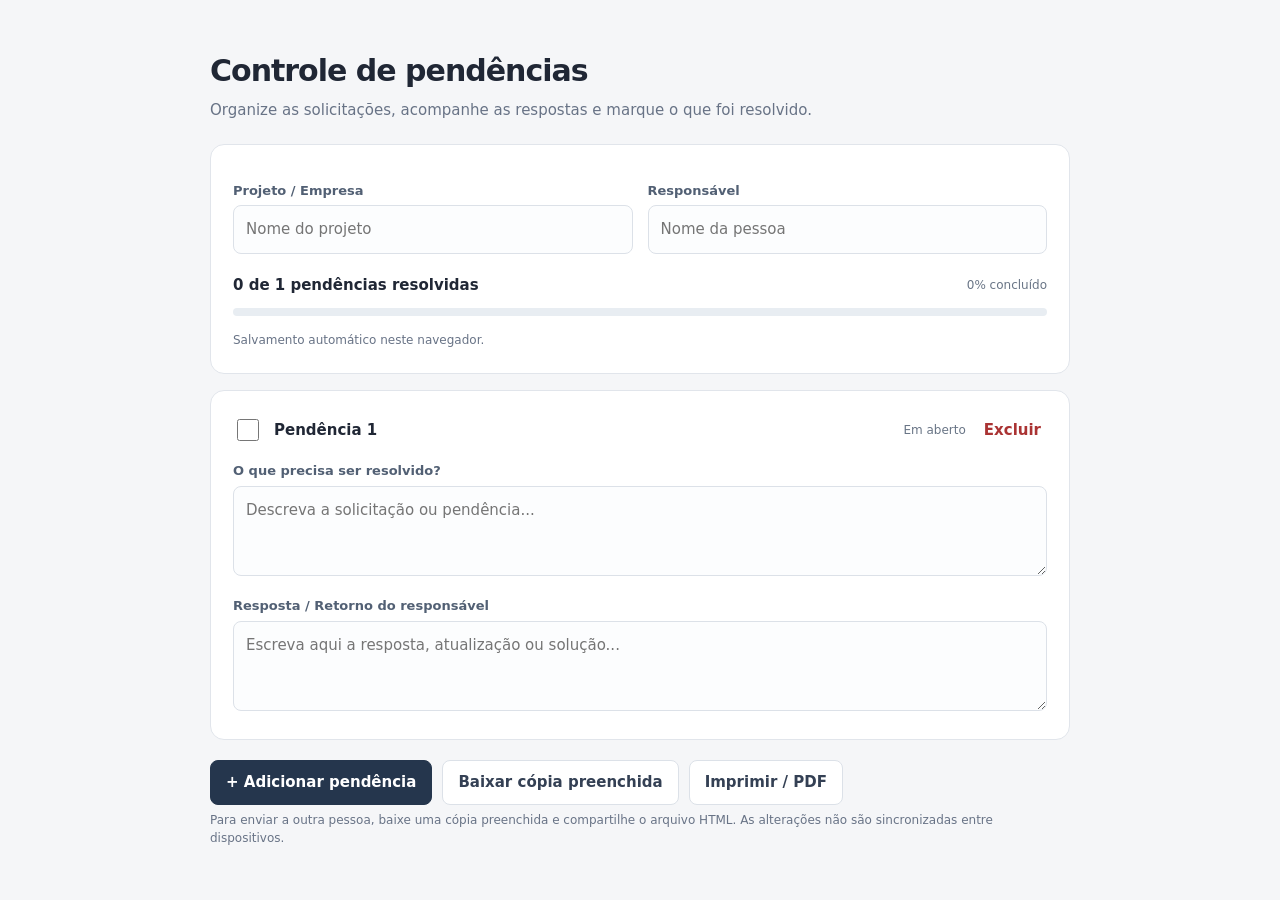
==== pendencias.html @ 34b7de01 "Add files via upload" ====
<!doctype html><html lang="pt-BR"><head><meta charset="utf-8"><meta name="viewport" content="width=device-width,initial-scale=1"><title>Controle de pendências</title><style>
*{box-sizing:border-box}body{margin:0;background:#f5f6f8;color:#202735;font:15px/1.5 system-ui,sans-serif}main{max-width:900px;margin:48px auto;padding:0 20px}h1{font-size:30px;letter-spacing:-1px;margin:0}p{color:#687386;margin:6px 0 22px}.top,.item{background:white;border:1px solid #e1e5eb;border-radius:14px;padding:22px;margin:16px 0}.row{display:flex;gap:12px;align-items:center;flex-wrap:wrap}.row>strong{flex:1}label{font-size:13px;font-weight:600;color:#526074;display:block;margin:14px 0 5px}input[type=text],textarea{width:100%;border:1px solid #dce1e8;border-radius:8px;padding:12px;font:inherit;background:#fcfdfe;color:#202735}textarea{min-height:90px;resize:vertical}input[type=checkbox]{width:22px;height:22px;accent-color:#16805b;cursor:pointer}button{font:inherit;font-weight:600;border:1px solid #dce1e8;background:white;color:#344054;padding:10px 15px;border-radius:8px;cursor:pointer}button.primary{background:#25364d;color:white;border-color:#25364d}button.del{color:#a33;border:0;padding:6px;background:transparent}.done{border-color:#9bd8c0}.done .status{color:#16805b}.status{font-size:12px;color:#697586}.bar{height:8px;background:#e8edf2;border-radius:8px;overflow:hidden;margin:12px 0}.bar>div{height:100%;background:#16805b;transition:width .2s}.small{font-size:12px;color:#687386}.meta{display:grid;grid-template-columns:1fr 1fr;gap:15px}.actions{margin-top:20px;display:flex;gap:10px;flex-wrap:wrap}@media(max-width:550px){main{margin:22px auto}.meta{grid-template-columns:1fr}.top,.item{padding:16px}}@media print{body{background:white}main{margin:0;max-width:none}.actions,.del,.small{display:none}.item{break-inside:avoid}textarea{border:0;resize:none}input{border:0!important}}</style></head><body><main><h1>Controle de pendências</h1><p>Organize as solicitações, acompanhe as respostas e marque o que foi resolvido.</p><section class="top"><div class="meta"><div><label for="project">Projeto / Empresa</label><input id="project" type="text" placeholder="Nome do projeto"></div><div><label for="person">Responsável</label><input id="person" type="text" placeholder="Nome da pessoa"></div></div><div class="row" style="margin-top:20px"><strong id="count"></strong><span id="percent" class="status"></span></div><div class="bar"><div id="progress"></div></div><span class="small" id="saved">Salvamento automático neste navegador.</span></section><div id="items"></div><div class="actions"><button class="primary" id="add">+ Adicionar pendência</button><button id="export">Baixar cópia preenchida</button><button onclick="window.print()">Imprimir / PDF</button></div><p class="small">Para enviar a outra pessoa, baixe uma cópia preenchida e compartilhe o arquivo HTML. As alterações não são sincronizadas entre dispositivos.</p></main><script id="initial" type="application/json">{"project":"","person":"","items":[{"task":"","reply":"","done":false}]}</script><script>
const $=id=>document.getElementById(id);const initial=JSON.parse($('initial').textContent);const key='pendencias-v1-'+location.pathname;let state=initial;try{const raw=localStorage.getItem(key);if(raw)state=JSON.parse(raw)}catch(e){}function save(){try{localStorage.setItem(key,JSON.stringify(state));$('saved').textContent='Alterações salvas neste navegador.'}catch(e){$('saved').textContent='Salvamento local indisponível. Baixe uma cópia para guardar.'}stats()}function stats(){let n=state.items.length,d=state.items.filter(x=>x.done).length,p=n?Math.round(d/n*100):0;$('count').textContent=d+' de '+n+' pendências resolvidas';$('percent').textContent=p+'% concluído';$('progress').style.width=p+'%'}function render(){ $('items').replaceChildren();state.items.forEach((x,i)=>{let el=document.createElement('section');el.className='item'+(x.done?' done':'');el.innerHTML='<div class="row"><input type="checkbox" aria-label="Marcar como resolvida"><strong>Pendência '+(i+1)+'</strong><span class="status"></span><button class="del" title="Excluir pendência">Excluir</button></div><label>O que precisa ser resolvido?</label><textarea class="task" placeholder="Descreva a solicitação ou pendência..."></textarea><label>Resposta / Retorno do responsável</label><textarea class="reply" placeholder="Escreva aqui a resposta, atualização ou solução..."></textarea>';let check=el.querySelector('input'),status=el.querySelector('.status');check.checked=x.done;status.textContent=x.done?'Resolvida':'Em aberto';check.onchange=()=>{x.done=check.checked;el.classList.toggle('done',x.done);status.textContent=x.done?'Resolvida':'Em aberto';save()};for(let field of ['task','reply']){let t=el.querySelector('.'+field);t.value=x[field];t.oninput=()=>{x[field]=t.value;save()}}el.querySelector('button').onclick=()=>{if(confirm('Excluir esta pendência?')){state.items.splice(i,1);render();save()}};$('items').append(el)});stats()}
for(let field of ['project','person']){$(field).value=state[field];$(field).oninput=()=>{state[field]=$(field).value;save()}}$('add').onclick=()=>{state.items.push({task:'',reply:'',done:false});render();save();$('items').lastElementChild.querySelector('.task').focus()};$('export').onclick=()=>{let clone=document.documentElement.cloneNode(true);clone.querySelector('#initial').textContent=JSON.stringify(state).replace(/</g,'\\u003c');clone.querySelector('#items').replaceChildren();let blob=new Blob(['<!doctype html>'+clone.outerHTML],{type:'text/html;charset=utf-8'}),url=URL.createObjectURL(blob),a=document.createElement('a');a.href=url;a.download='pendencias-'+Date.now()+'.html';a.click();setTimeout(()=>URL.revokeObjectURL(url),1000)};render();</script></body></html>
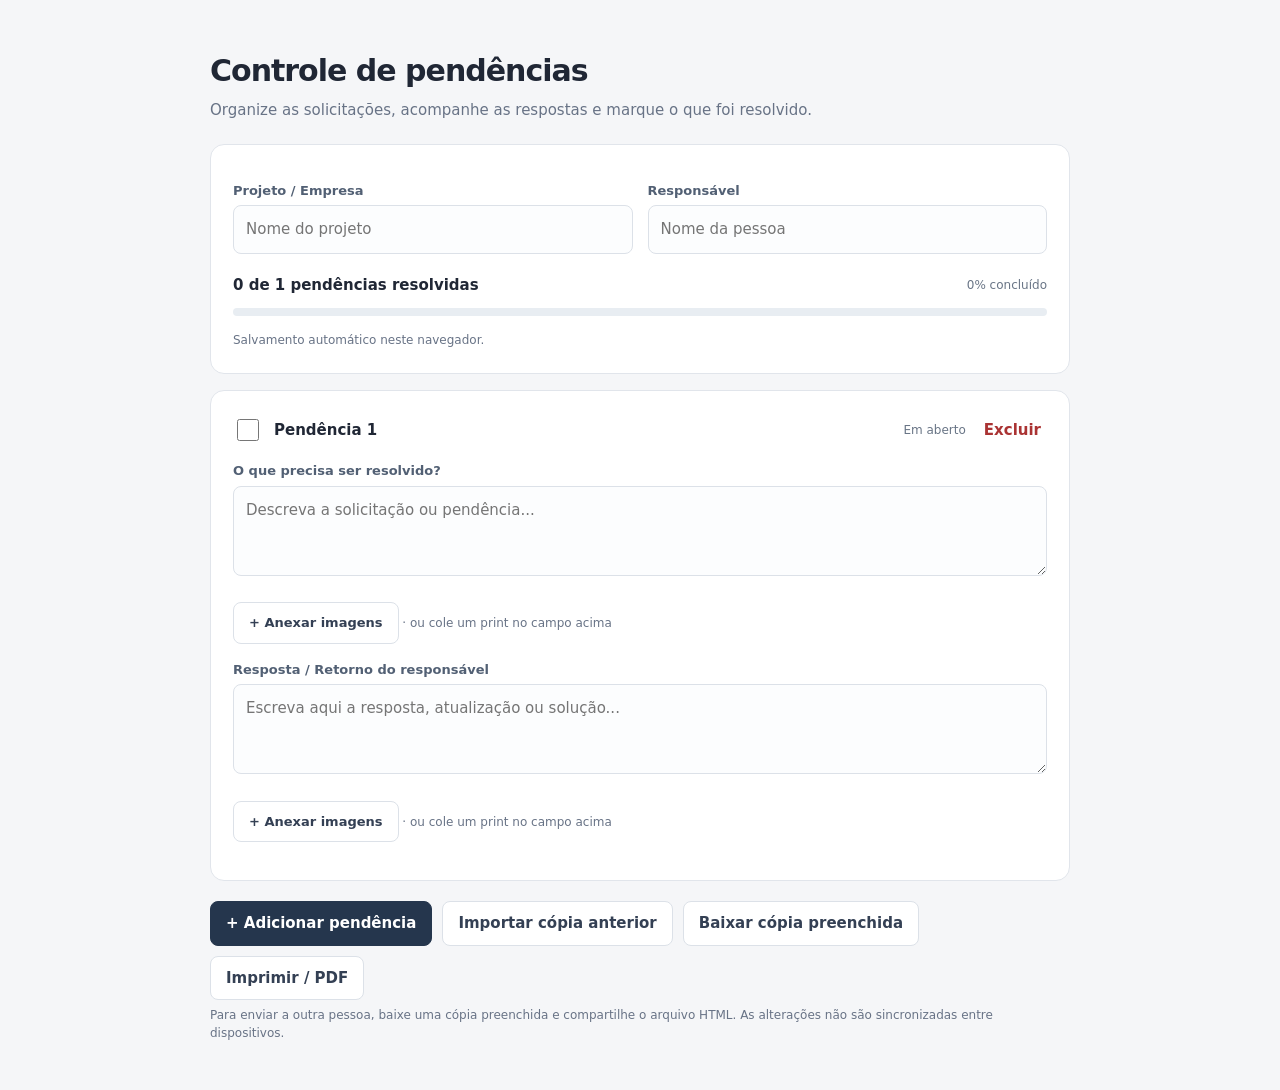
==== commit 55717dad: "Add files via upload" ====
--- a/pendencias.html
+++ b/pendencias.html
@@ -1,4 +1,5 @@
 <!doctype html><html lang="pt-BR"><head><meta charset="utf-8"><meta name="viewport" content="width=device-width,initial-scale=1"><title>Controle de pendências</title><style>
-*{box-sizing:border-box}body{margin:0;background:#f5f6f8;color:#202735;font:15px/1.5 system-ui,sans-serif}main{max-width:900px;margin:48px auto;padding:0 20px}h1{font-size:30px;letter-spacing:-1px;margin:0}p{color:#687386;margin:6px 0 22px}.top,.item{background:white;border:1px solid #e1e5eb;border-radius:14px;padding:22px;margin:16px 0}.row{display:flex;gap:12px;align-items:center;flex-wrap:wrap}.row>strong{flex:1}label{font-size:13px;font-weight:600;color:#526074;display:block;margin:14px 0 5px}input[type=text],textarea{width:100%;border:1px solid #dce1e8;border-radius:8px;padding:12px;font:inherit;background:#fcfdfe;color:#202735}textarea{min-height:90px;resize:vertical}input[type=checkbox]{width:22px;height:22px;accent-color:#16805b;cursor:pointer}button{font:inherit;font-weight:600;border:1px solid #dce1e8;background:white;color:#344054;padding:10px 15px;border-radius:8px;cursor:pointer}button.primary{background:#25364d;color:white;border-color:#25364d}button.del{color:#a33;border:0;padding:6px;background:transparent}.done{border-color:#9bd8c0}.done .status{color:#16805b}.status{font-size:12px;color:#697586}.bar{height:8px;background:#e8edf2;border-radius:8px;overflow:hidden;margin:12px 0}.bar>div{height:100%;background:#16805b;transition:width .2s}.small{font-size:12px;color:#687386}.meta{display:grid;grid-template-columns:1fr 1fr;gap:15px}.actions{margin-top:20px;display:flex;gap:10px;flex-wrap:wrap}@media(max-width:550px){main{margin:22px auto}.meta{grid-template-columns:1fr}.top,.item{padding:16px}}@media print{body{background:white}main{margin:0;max-width:none}.actions,.del,.small{display:none}.item{break-inside:avoid}textarea{border:0;resize:none}input{border:0!important}}</style></head><body><main><h1>Controle de pendências</h1><p>Organize as solicitações, acompanhe as respostas e marque o que foi resolvido.</p><section class="top"><div class="meta"><div><label for="project">Projeto / Empresa</label><input id="project" type="text" placeholder="Nome do projeto"></div><div><label for="person">Responsável</label><input id="person" type="text" placeholder="Nome da pessoa"></div></div><div class="row" style="margin-top:20px"><strong id="count"></strong><span id="percent" class="status"></span></div><div class="bar"><div id="progress"></div></div><span class="small" id="saved">Salvamento automático neste navegador.</span></section><div id="items"></div><div class="actions"><button class="primary" id="add">+ Adicionar pendência</button><button id="export">Baixar cópia preenchida</button><button onclick="window.print()">Imprimir / PDF</button></div><p class="small">Para enviar a outra pessoa, baixe uma cópia preenchida e compartilhe o arquivo HTML. As alterações não são sincronizadas entre dispositivos.</p></main><script id="initial" type="application/json">{"project":"","person":"","items":[{"task":"","reply":"","done":false}]}</script><script>
-const $=id=>document.getElementById(id);const initial=JSON.parse($('initial').textContent);const key='pendencias-v1-'+location.pathname;let state=initial;try{const raw=localStorage.getItem(key);if(raw)state=JSON.parse(raw)}catch(e){}function save(){try{localStorage.setItem(key,JSON.stringify(state));$('saved').textContent='Alterações salvas neste navegador.'}catch(e){$('saved').textContent='Salvamento local indisponível. Baixe uma cópia para guardar.'}stats()}function stats(){let n=state.items.length,d=state.items.filter(x=>x.done).length,p=n?Math.round(d/n*100):0;$('count').textContent=d+' de '+n+' pendências resolvidas';$('percent').textContent=p+'% concluído';$('progress').style.width=p+'%'}function render(){ $('items').replaceChildren();state.items.forEach((x,i)=>{let el=document.createElement('section');el.className='item'+(x.done?' done':'');el.innerHTML='<div class="row"><input type="checkbox" aria-label="Marcar como resolvida"><strong>Pendência '+(i+1)+'</strong><span class="status"></span><button class="del" title="Excluir pendência">Excluir</button></div><label>O que precisa ser resolvido?</label><textarea class="task" placeholder="Descreva a solicitação ou pendência..."></textarea><label>Resposta / Retorno do responsável</label><textarea class="reply" placeholder="Escreva aqui a resposta, atualização ou solução..."></textarea>';let check=el.querySelector('input'),status=el.querySelector('.status');check.checked=x.done;status.textContent=x.done?'Resolvida':'Em aberto';check.onchange=()=>{x.done=check.checked;el.classList.toggle('done',x.done);status.textContent=x.done?'Resolvida':'Em aberto';save()};for(let field of ['task','reply']){let t=el.querySelector('.'+field);t.value=x[field];t.oninput=()=>{x[field]=t.value;save()}}el.querySelector('button').onclick=()=>{if(confirm('Excluir esta pendência?')){state.items.splice(i,1);render();save()}};$('items').append(el)});stats()}
-for(let field of ['project','person']){$(field).value=state[field];$(field).oninput=()=>{state[field]=$(field).value;save()}}$('add').onclick=()=>{state.items.push({task:'',reply:'',done:false});render();save();$('items').lastElementChild.querySelector('.task').focus()};$('export').onclick=()=>{let clone=document.documentElement.cloneNode(true);clone.querySelector('#initial').textContent=JSON.stringify(state).replace(/</g,'\\u003c');clone.querySelector('#items').replaceChildren();let blob=new Blob(['<!doctype html>'+clone.outerHTML],{type:'text/html;charset=utf-8'}),url=URL.createObjectURL(blob),a=document.createElement('a');a.href=url;a.download='pendencias-'+Date.now()+'.html';a.click();setTimeout(()=>URL.revokeObjectURL(url),1000)};render();</script></body></html>
+*{box-sizing:border-box}body{margin:0;background:#f5f6f8;color:#202735;font:15px/1.5 system-ui,sans-serif}main{max-width:900px;margin:48px auto;padding:0 20px}h1{font-size:30px;letter-spacing:-1px;margin:0}p{color:#687386;margin:6px 0 22px}.top,.item{background:white;border:1px solid #e1e5eb;border-radius:14px;padding:22px;margin:16px 0}.row{display:flex;gap:12px;align-items:center;flex-wrap:wrap}.row>strong{flex:1}label{font-size:13px;font-weight:600;color:#526074;display:block;margin:14px 0 5px}input[type=text],textarea{width:100%;border:1px solid #dce1e8;border-radius:8px;padding:12px;font:inherit;background:#fcfdfe;color:#202735}textarea{min-height:90px;resize:vertical}input[type=checkbox]{width:22px;height:22px;accent-color:#16805b;cursor:pointer}button{font:inherit;font-weight:600;border:1px solid #dce1e8;background:white;color:#344054;padding:10px 15px;border-radius:8px;cursor:pointer}button.primary{background:#25364d;color:white;border-color:#25364d}button.del{color:#a33;border:0;padding:6px;background:transparent}.done{border-color:#9bd8c0}.done .status{color:#16805b}.status{font-size:12px;color:#697586}.bar{height:8px;background:#e8edf2;border-radius:8px;overflow:hidden;margin:12px 0}.bar>div{height:100%;background:#16805b;transition:width .2s}.small{font-size:12px;color:#687386}.meta{display:grid;grid-template-columns:1fr 1fr;gap:15px}.actions{margin-top:20px;display:flex;gap:10px;flex-wrap:wrap}@media(max-width:550px){main{margin:22px auto}.meta{grid-template-columns:1fr}.top,.item{padding:16px}}@media print{body{background:white}main{margin:0;max-width:none}.actions,.del,.small{display:none}.item{break-inside:avoid}textarea{border:0;resize:none}input{border:0!important}}.attachments{margin:8px 0 16px}.thumbs{display:flex;flex-wrap:wrap;gap:10px;margin:10px 0}.thumb{position:relative;width:125px}.thumb img{width:125px;height:95px;object-fit:cover;border-radius:8px;cursor:zoom-in}.thumb button{position:absolute;right:3px;top:3px;padding:2px 7px;background:white}.attach{font-size:13px}dialog{border:0;border-radius:12px;padding:12px;max-width:95vw;max-height:95vh}dialog img{display:block;max-width:88vw;max-height:80vh;object-fit:contain}dialog::backdrop{background:#000b}@media print{.attach,.thumb button{display:none}} </style></head><body><main><h1>Controle de pendências</h1><p>Organize as solicitações, acompanhe as respostas e marque o que foi resolvido.</p><section class="top"><div class="meta"><div><label for="project">Projeto / Empresa</label><input id="project" type="text" placeholder="Nome do projeto"></div><div><label for="person">Responsável</label><input id="person" type="text" placeholder="Nome da pessoa"></div></div><div class="row" style="margin-top:20px"><strong id="count"></strong><span id="percent" class="status"></span></div><div class="bar"><div id="progress"></div></div><span class="small" id="saved">Salvamento automático neste navegador.</span></section><div id="items"></div><div class="actions"><button class="primary" id="add">+ Adicionar pendência</button><button id="import">Importar cópia anterior</button><input id="importFile" type="file" accept=".html" hidden><button id="export">Baixar cópia preenchida</button><button onclick="window.print()">Imprimir / PDF</button></div><p class="small">Para enviar a outra pessoa, baixe uma cópia preenchida e compartilhe o arquivo HTML. As alterações não são sincronizadas entre dispositivos.</p></main><dialog id="viewer"><button onclick="this.parentElement.close()">Fechar ×</button><img alt="Imagem ampliada"></dialog><script id="initial" type="application/json">{"project":"","person":"","items":[{"task":"","reply":"","done":false}]}</script><script>
+const $=id=>document.getElementById(id);const initial=JSON.parse($('initial').textContent);const key='pendencias-v1-'+location.pathname;let state=initial;try{const raw=localStorage.getItem(key);if(raw)state=JSON.parse(raw)}catch(e){}function attachments(el,x,field){let k=field+'Images';if(!Array.isArray(x[k]))x[k]=[];let area=document.createElement('div');area.className='attachments';area.innerHTML='<div class="thumbs"></div><button type="button" class="attach">+ Anexar imagens</button><input type="file" accept="image/*" multiple hidden><span class="small"> · ou cole um print no campo acima</span>';el.querySelector('.'+field).after(area);let list=area.querySelector('.thumbs'),input=area.querySelector('input');function draw(){list.replaceChildren();x[k].forEach((src,i)=>{let box=document.createElement('div');box.className='thumb';let img=document.createElement('img');img.src=src;img.alt='Imagem '+(i+1);img.onclick=()=>{$('viewer').querySelector('img').src=src;$('viewer').showModal()};let b=document.createElement('button');b.textContent='×';b.title='Excluir imagem';b.onclick=()=>{if(confirm('Excluir esta imagem?')){x[k].splice(i,1);draw();save()}};box.append(img,b);list.append(box)})}async function add(files){for(let f of files){if(!f.type.startsWith('image/'))continue;try{let url=URL.createObjectURL(f);let img=new Image();try{img.src=url;await img.decode();let ratio=Math.min(1,1600/Math.max(img.width,img.height));let c=document.createElement('canvas');c.width=Math.max(1,Math.round(img.width*ratio));c.height=Math.max(1,Math.round(img.height*ratio));let ctx=c.getContext('2d');ctx.fillStyle='white';ctx.fillRect(0,0,c.width,c.height);ctx.drawImage(img,0,0,c.width,c.height);x[k].push(c.toDataURL('image/jpeg',.78));}finally{URL.revokeObjectURL(url)}}catch(e){alert('Não foi possível abrir uma imagem.')}}draw();save()}area.querySelector('button').onclick=()=>input.click();input.onchange=()=>{add(Array.from(input.files));input.value=''};el.querySelector('.'+field).addEventListener('paste',e=>{let files=Array.from(e.clipboardData.files);if(files.some(f=>f.type.startsWith('image/'))){e.preventDefault();add(files)}});draw()}
+function save(){try{localStorage.setItem(key,JSON.stringify(state));$('saved').textContent='Alterações salvas neste navegador.'}catch(e){$('saved').textContent='Limite de armazenamento atingido ou salvamento indisponível. Baixe uma cópia preenchida agora para não perder alterações.'}stats()}function stats(){let n=state.items.length,d=state.items.filter(x=>x.done).length,p=n?Math.round(d/n*100):0;$('count').textContent=d+' de '+n+' pendências resolvidas';$('percent').textContent=p+'% concluído';$('progress').style.width=p+'%'}function render(){ $('items').replaceChildren();state.items.forEach((x,i)=>{let el=document.createElement('section');el.className='item'+(x.done?' done':'');el.innerHTML='<div class="row"><input type="checkbox" aria-label="Marcar como resolvida"><strong>Pendência '+(i+1)+'</strong><span class="status"></span><button class="del" title="Excluir pendência">Excluir</button></div><label>O que precisa ser resolvido?</label><textarea class="task" placeholder="Descreva a solicitação ou pendência..."></textarea><label>Resposta / Retorno do responsável</label><textarea class="reply" placeholder="Escreva aqui a resposta, atualização ou solução..."></textarea>';let check=el.querySelector('input'),status=el.querySelector('.status');check.checked=x.done;status.textContent=x.done?'Resolvida':'Em aberto';check.onchange=()=>{x.done=check.checked;el.classList.toggle('done',x.done);status.textContent=x.done?'Resolvida':'Em aberto';save()};for(let field of ['task','reply']){let t=el.querySelector('.'+field);t.value=x[field];t.oninput=()=>{x[field]=t.value;save()}}for(let field of ['task','reply'])attachments(el,x,field);el.querySelector('.del').onclick=()=>{if(confirm('Excluir esta pendência?')){state.items.splice(i,1);render();save()}};$('items').append(el)});stats()}
+for(let field of ['project','person']){$(field).value=state[field];$(field).oninput=()=>{state[field]=$(field).value;save()}}$('add').onclick=()=>{state.items.push({task:'',reply:'',done:false});render();save();$('items').lastElementChild.querySelector('.task').focus()};$('import').onclick=()=>$('importFile').click();$('importFile').onchange=async()=>{try{let f=$('importFile').files[0];if(!f)return;let doc=new DOMParser().parseFromString(await f.text(),'text/html');let data=JSON.parse(doc.querySelector('#initial').textContent);if(!Array.isArray(data.items))throw Error();if(!confirm('Substituir as pendências atuais pelas da cópia selecionada?'))return;state=data;for(let field of ['project','person'])$(field).value=state[field]||'';render();save()}catch(e){alert('Não foi possível importar este arquivo.')}finally{$('importFile').value=''}};$('export').onclick=()=>{let clone=document.documentElement.cloneNode(true);clone.querySelector('#initial').textContent=JSON.stringify(state).replace(/</g,'\\u003c');clone.querySelector('#items').replaceChildren();clone.querySelector('#viewer').removeAttribute('open');clone.querySelector('#viewer img').removeAttribute('src');let blob=new Blob(['<!doctype html>'+clone.outerHTML],{type:'text/html;charset=utf-8'}),url=URL.createObjectURL(blob),a=document.createElement('a');a.href=url;a.download='pendencias-'+Date.now()+'.html';a.click();setTimeout(()=>URL.revokeObjectURL(url),1000)};render();</script></body></html>
